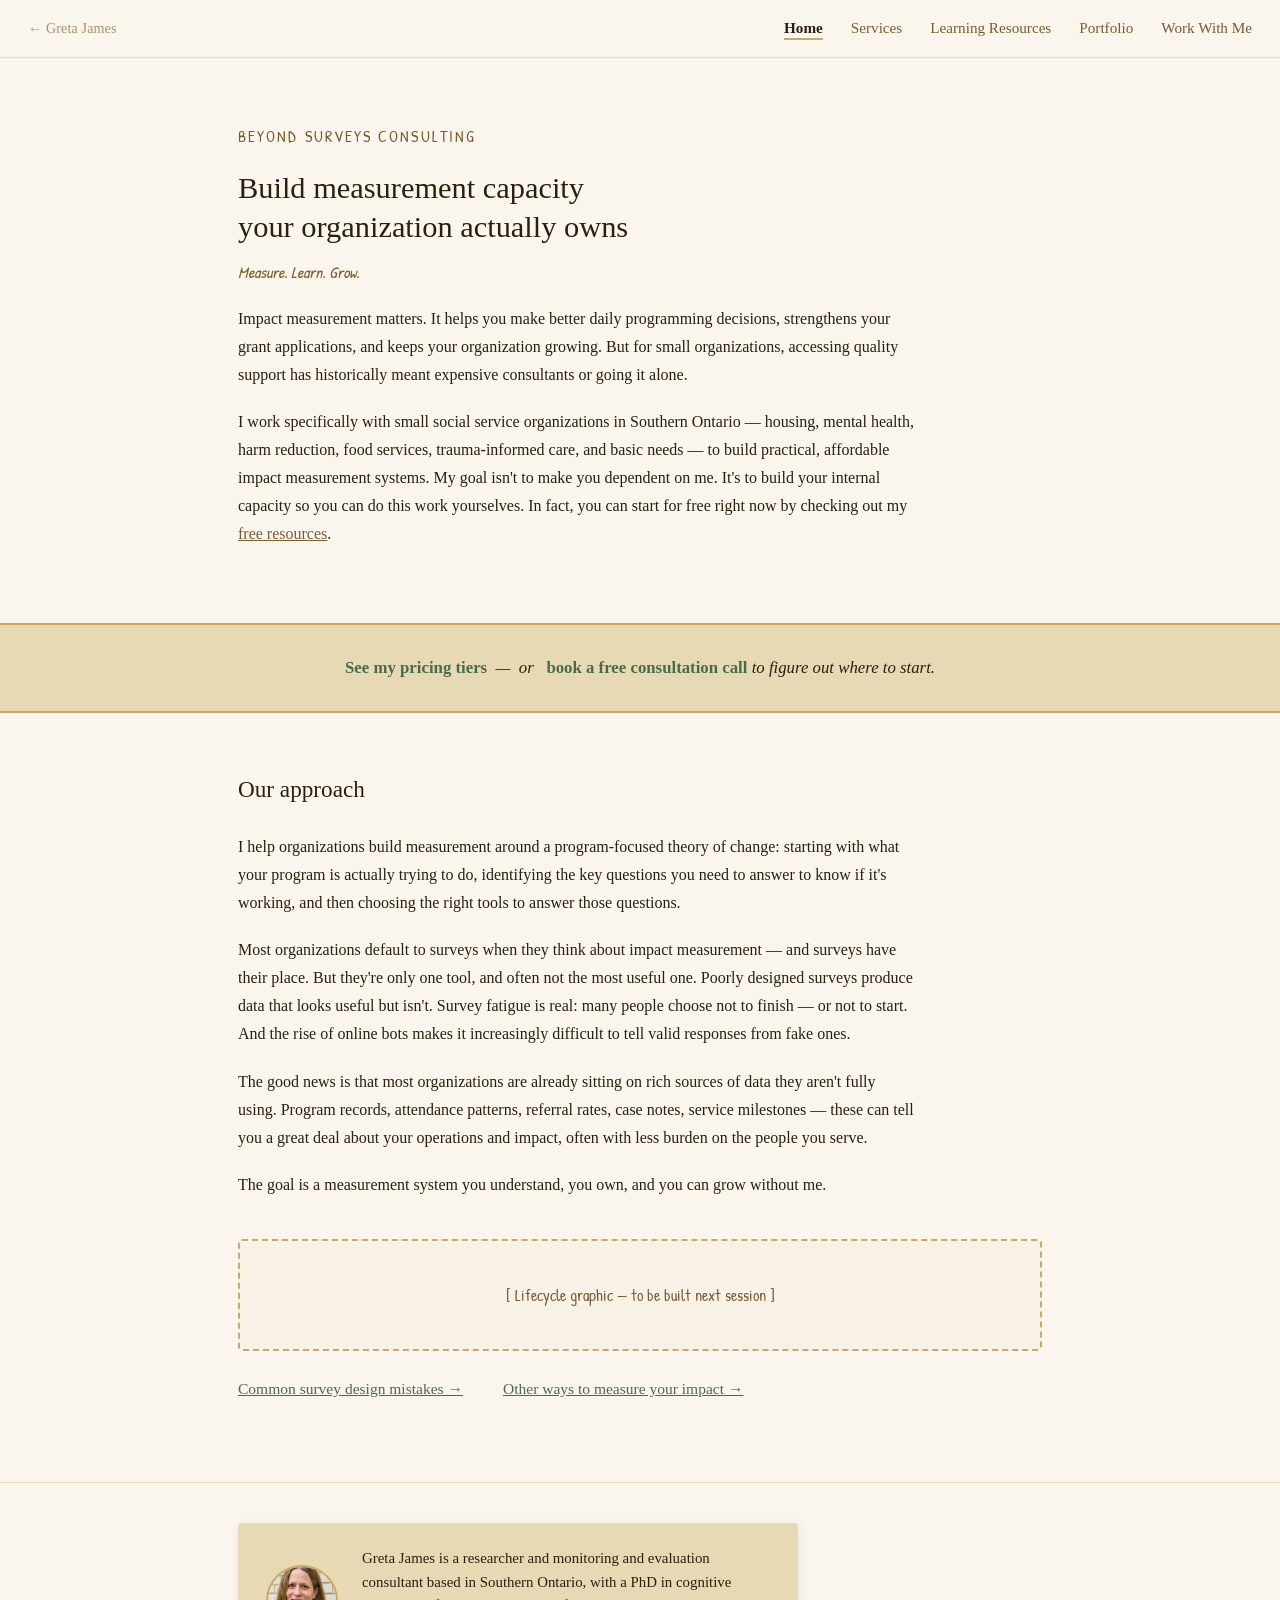
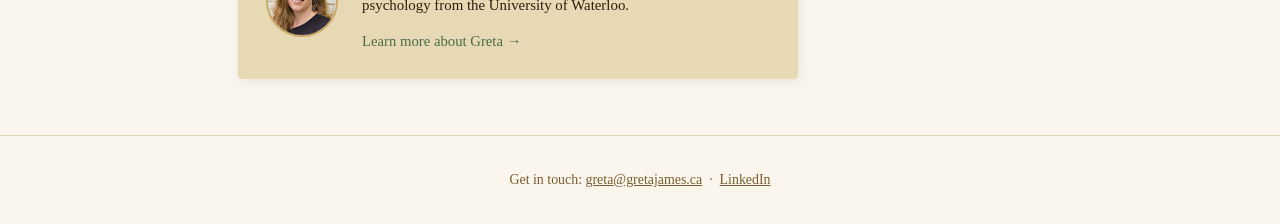
==== beyondsurveys/index.html @ ebf90e11 "Redesign hub notebook graphic and build Beyond Surveys home page Hub page (index.html): - Cards now " ====
<!DOCTYPE html>
<html lang="en">
<head>
  <meta charset="UTF-8" />
  <meta name="viewport" content="width=device-width, initial-scale=1.0" />
  <title>Beyond Surveys Consulting — Measure. Learn. Grow.</title>
  <link rel="preconnect" href="https://fonts.googleapis.com" />
  <link rel="preconnect" href="https://fonts.gstatic.com" crossorigin />
  <link href="https://fonts.googleapis.com/css2?family=Patrick+Hand&display=swap" rel="stylesheet" />

  <style>
    /* ─────────────────────────────────────────────────────────────
       DESIGN TOKENS — parchment palette (matches hub page)
    ───────────────────────────────────────────────────────────── */
    :root {
      --parchment:  #FAF6EE;
      --cream:      #E8D9B5;
      --amber:      #C8A96A;
      --deep-brown: #7A5C2E;
      --green:      #4A6B4A;
      --ink:        #2C1F0E;
    }

    /* ─────────────────────────────────────────────────────────────
       RESET & BASE
    ───────────────────────────────────────────────────────────── */
    *, *::before, *::after {
      box-sizing: border-box;
      margin: 0;
      padding: 0;
    }

    html { scroll-behavior: smooth; }

    body {
      font-family: Georgia, 'Times New Roman', serif;
      background: var(--parchment);
      color: var(--ink);
      line-height: 1.75;
    }

    a {
      color: var(--deep-brown);
      transition: color 0.2s;
    }
    a:hover { color: var(--green); }

    /* ─────────────────────────────────────────────────────────────
       LAYOUT CONTAINER
    ───────────────────────────────────────────────────────────── */
    .container {
      max-width: 860px;
      margin: 0 auto;
      padding: 0 1.75rem;
    }

    /* ─────────────────────────────────────────────────────────────
       NAVBAR
       Left:  ← Greta James (subtle back-link to hub)
       Right: Home | Services | Learning Resources | Portfolio | Work With Me
    ───────────────────────────────────────────────────────────── */
    .site-nav {
      position: sticky;
      top: 0;
      z-index: 100;
      background: var(--parchment);
      border-bottom: 1px solid var(--cream);
      padding: 0.9rem 1.75rem;
      display: flex;
      align-items: center;
      gap: 1.5rem;
    }

    /* Back-link — secondary, muted, does not compete with main nav */
    .nav-back {
      font-size: 0.88rem;
      color: var(--deep-brown);
      text-decoration: none;
      white-space: nowrap;
      opacity: 0.65;
      margin-right: auto;
      letter-spacing: 0.01em;
    }
    .nav-back:hover {
      color: var(--green);
      opacity: 1;
    }

    .nav-links {
      list-style: none;
      display: flex;
      gap: 1.75rem;
      align-items: center;
      flex-wrap: wrap;
    }

    .nav-links a {
      text-decoration: none;
      font-size: 0.95rem;
      color: var(--deep-brown);
      white-space: nowrap;
    }
    .nav-links a:hover { color: var(--green); }

    /* "Home" — static current-page indicator */
    .nav-current {
      font-size: 0.95rem;
      color: var(--ink);
      font-weight: bold;
      border-bottom: 2px solid var(--amber);
      padding-bottom: 2px;
      cursor: default;
      user-select: none;
      white-space: nowrap;
    }

    /* ─────────────────────────────────────────────────────────────
       INTRO SECTION
       Brand name, tagline, two paragraphs of positioning copy.
    ───────────────────────────────────────────────────────────── */
    .intro-section {
      padding: 4rem 0 3.5rem;
    }

    .intro-brand {
      font-family: 'Patrick Hand', cursive;
      font-size: 0.9rem;
      text-transform: uppercase;
      letter-spacing: 0.13em;
      color: var(--deep-brown);
      margin-bottom: 0.75rem;
    }

    .intro-section h1 {
      font-size: 1.9rem;
      font-weight: normal;
      color: var(--ink);
      line-height: 1.3;
      margin-bottom: 0.6rem;
    }

    .intro-tagline {
      font-family: 'Patrick Hand', cursive;
      font-size: 1.1rem;
      color: var(--deep-brown);
      font-style: italic;
      margin-bottom: 2rem;
    }

    .intro-section p {
      font-size: 1rem;
      margin-bottom: 1.2rem;
      max-width: 680px;
    }

    /* ─────────────────────────────────────────────────────────────
       PRICING / CTA BLOCK
       Visually separated above and below with amber borders.
       Cream background lifts it off the page background.
    ───────────────────────────────────────────────────────────── */
    .cta-block {
      background: var(--cream);
      border-top: 2px solid var(--amber);
      border-bottom: 2px solid var(--amber);
      padding: 1.75rem 0;
      text-align: center;
    }

    .cta-block p {
      font-size: 1.05rem;
      color: var(--ink);
      font-style: italic;
    }

    .cta-block a {
      color: var(--green);
      font-style: normal;
      font-weight: bold;
      text-decoration: none;
    }
    .cta-block a:hover { color: var(--deep-brown); }

    /* ─────────────────────────────────────────────────────────────
       OUR APPROACH SECTION
    ───────────────────────────────────────────────────────────── */
    .approach-section {
      padding: 3.5rem 0 1.5rem;
    }

    .approach-section h2 {
      font-size: 1.45rem;
      font-weight: normal;
      color: var(--ink);
      margin-bottom: 1.5rem;
    }

    .approach-section p {
      font-size: 1rem;
      margin-bottom: 1.2rem;
      max-width: 680px;
    }

    /* ─────────────────────────────────────────────────────────────
       LIFECYCLE GRAPHIC PLACEHOLDER
       Visible, clearly labelled — to be replaced with SVG next session.
    ───────────────────────────────────────────────────────────── */
    .lifecycle-placeholder {
      margin: 2.5rem 0 1rem;
      padding: 2.5rem 2rem;
      border: 2px dashed var(--amber);
      border-radius: 4px;
      background: rgba(200, 169, 106, 0.06);
      text-align: center;
    }

    .lifecycle-placeholder p {
      font-family: 'Patrick Hand', cursive;
      font-size: 1rem;
      color: var(--deep-brown);
      margin: 0;
      max-width: none;
    }

    /* Resource links row — sits below the lifecycle graphic */
    .resource-links {
      margin: 1.5rem 0 3.5rem;
      display: flex;
      gap: 2.5rem;
      flex-wrap: wrap;
      font-size: 0.97rem;
    }

    .resource-links a { color: var(--green); }
    .resource-links a:hover { color: var(--deep-brown); }

    /* ─────────────────────────────────────────────────────────────
       MINI BIO CARD
       Small headshot + two-line bio + back-link to hub page.
       Visual treatment matches a content card (cream background,
       consistent padding) — will align with portfolio card style.
    ───────────────────────────────────────────────────────────── */
    .bio-card-section {
      border-top: 1px solid var(--cream);
      padding: 2.5rem 0 3.5rem;
    }

    .bio-card {
      display: flex;
      align-items: center;
      gap: 1.5rem;
      background: var(--cream);
      border-radius: 4px;
      padding: 1.5rem 1.75rem;
      max-width: 560px;
      box-shadow: 2px 3px 12px rgba(44, 31, 14, 0.08);
    }

    .bio-card-photo {
      width: 72px;
      height: 72px;
      border-radius: 50%;
      object-fit: cover;
      border: 2px solid var(--amber);
      flex-shrink: 0;
    }

    .bio-card-text p {
      font-size: 0.93rem;
      color: var(--ink);
      line-height: 1.6;
      margin-bottom: 0.55rem;
      margin-top: 0;
    }

    .bio-card-text a {
      font-size: 0.92rem;
      color: var(--green);
      text-decoration: none;
    }
    .bio-card-text a:hover { color: var(--deep-brown); }

    /* ─────────────────────────────────────────────────────────────
       FOOTER
    ───────────────────────────────────────────────────────────── */
    .site-footer {
      padding: 2rem 0;
      border-top: 1px solid var(--cream);
      text-align: center;
      font-size: 0.87rem;
      color: var(--deep-brown);
    }

    .site-footer a { color: var(--deep-brown); }
    .site-footer a:hover { color: var(--green); }

    /* ─────────────────────────────────────────────────────────────
       RESPONSIVE
    ───────────────────────────────────────────────────────────── */
    @media (max-width: 760px) {
      .nav-back { display: none; } /* back-link is reachable via hub page; saves nav space */
      .nav-links { gap: 1.1rem; }
      .nav-links a, .nav-current { font-size: 0.88rem; }
    }

    @media (max-width: 560px) {
      .nav-links { gap: 0.75rem; }
      .nav-links a, .nav-current { font-size: 0.8rem; }
      .intro-section { padding: 2.5rem 0 2rem; }
      .intro-section h1 { font-size: 1.55rem; }
      .approach-section { padding: 2.5rem 0 1rem; }
      .bio-card { flex-direction: column; text-align: center; max-width: 100%; }
      .resource-links { flex-direction: column; gap: 0.85rem; }
    }
  </style>
</head>
<body>

  <!-- ────────────────────────────────────────────────────────────
       NAVBAR
       ← Greta James  (back-link, secondary)
       Home | Services | Learning Resources | Portfolio | Work With Me
  ─────────────────────────────────────────────────────────────── -->
  <nav class="site-nav" aria-label="Beyond Surveys navigation">
    <a href="../" class="nav-back">← Greta James</a>
    <ul class="nav-links">
      <li>
        <span class="nav-current" aria-current="page">Home</span>
      </li>
      <li><a href="services.html">Services</a></li>
      <li><a href="learning.html">Learning Resources</a></li>
      <li><a href="portfolio.html">Portfolio</a></li>
      <li><a href="workwithme.html">Work With Me</a></li>
    </ul>
  </nav>

  <!-- ────────────────────────────────────────────────────────────
       INTRO SECTION
  ─────────────────────────────────────────────────────────────── -->
  <section class="intro-section">
    <div class="container">

      <p class="intro-brand">Beyond Surveys Consulting</p>
      <h1>Build measurement capacity<br>your organization actually owns</h1>
      <p class="intro-tagline">Measure. Learn. Grow.</p>

      <p>Impact measurement matters. It helps you make better daily programming decisions, strengthens your grant applications, and keeps your organization growing. But for small organizations, accessing quality support has historically meant expensive consultants or going it alone.</p>

      <p>I work specifically with small social service organizations in Southern Ontario — housing, mental health, harm reduction, food services, trauma-informed care, and basic needs — to build practical, affordable impact measurement systems. My goal isn't to make you dependent on me. It's to build your internal capacity so you can do this work yourselves. In fact, you can start for free right now by checking out my <a href="learning.html">free resources</a>.</p>

    </div>
  </section>

  <!-- ────────────────────────────────────────────────────────────
       PRICING / CTA BLOCK
  ─────────────────────────────────────────────────────────────── -->
  <div class="cta-block">
    <div class="container">
      <p>
        <a href="services.html">See my pricing tiers</a>
        &nbsp;—&nbsp; or &nbsp;
        <!-- TODO: replace with booking link when calendar integration is ready -->
        <a href="mailto:greta@gretajames.ca?subject=Free%20Consultation%20Request">book a free consultation call</a>
        to figure out where to start.
      </p>
    </div>
  </div>

  <!-- ────────────────────────────────────────────────────────────
       OUR APPROACH
  ─────────────────────────────────────────────────────────────── -->
  <section class="approach-section">
    <div class="container">

      <h2>Our approach</h2>

      <p>I help organizations build measurement around a program-focused theory of change: starting with what your program is actually trying to do, identifying the key questions you need to answer to know if it's working, and then choosing the right tools to answer those questions.</p>

      <p>Most organizations default to surveys when they think about impact measurement — and surveys have their place. But they're only one tool, and often not the most useful one. Poorly designed surveys produce data that looks useful but isn't. Survey fatigue is real: many people choose not to finish — or not to start. And the rise of online bots makes it increasingly difficult to tell valid responses from fake ones.</p>

      <p>The good news is that most organizations are already sitting on rich sources of data they aren't fully using. Program records, attendance patterns, referral rates, case notes, service milestones — these can tell you a great deal about your operations and impact, often with less burden on the people you serve.</p>

      <p>The goal is a measurement system you understand, you own, and you can grow without me.</p>

      <!-- ── LIFECYCLE GRAPHIC ──────────────────────────────────
           TODO: Replace this placeholder with the SVG lifecycle
           graphic (two circular diagrams) in the next session.
           Full spec in project-notes.md Section 5:
             Left circle  — "The usual story" (6 steps, #B06040 arcs)
             Right circle — "A better way"    (5 steps, #5A8A5A arcs)
             Divider: vertical dashed line (#C8B48A)
             Captions: "familiar, exhausting, useless" /
                       "grounded, light, and yours"
             Font: Patrick Hand throughout; no boxes around labels
      ─────────────────────────────────────────────────────────── -->
      <div class="lifecycle-placeholder" aria-hidden="true">
        <p>[ Lifecycle graphic — to be built next session ]</p>
      </div>

      <div class="resource-links">
        <a href="#">Common survey design mistakes →</a>
        <a href="#">Other ways to measure your impact →</a>
      </div>

    </div>
  </section>

  <!-- ────────────────────────────────────────────────────────────
       MINI BIO CARD
  ─────────────────────────────────────────────────────────────── -->
  <div class="bio-card-section">
    <div class="container">
      <div class="bio-card">
        <img
          src="../assets/Professional head shot.jpg"
          alt="Greta James"
          class="bio-card-photo"
        />
        <div class="bio-card-text">
          <p>Greta James is a researcher and monitoring and evaluation consultant based in Southern Ontario, with a PhD in cognitive psychology from the University of Waterloo.</p>
          <a href="../">Learn more about Greta →</a>
        </div>
      </div>
    </div>
  </div>

  <!-- ────────────────────────────────────────────────────────────
       FOOTER
  ─────────────────────────────────────────────────────────────── -->
  <footer class="site-footer">
    <div class="container">
      <p>
        Get in touch:
        <a href="mailto:greta@gretajames.ca">greta@gretajames.ca</a>
        &nbsp;·&nbsp;
        <a href="https://www.linkedin.com/in/greta-james/" target="_blank" rel="noopener noreferrer">LinkedIn</a>
      </p>
    </div>
  </footer>

</body>
</html>
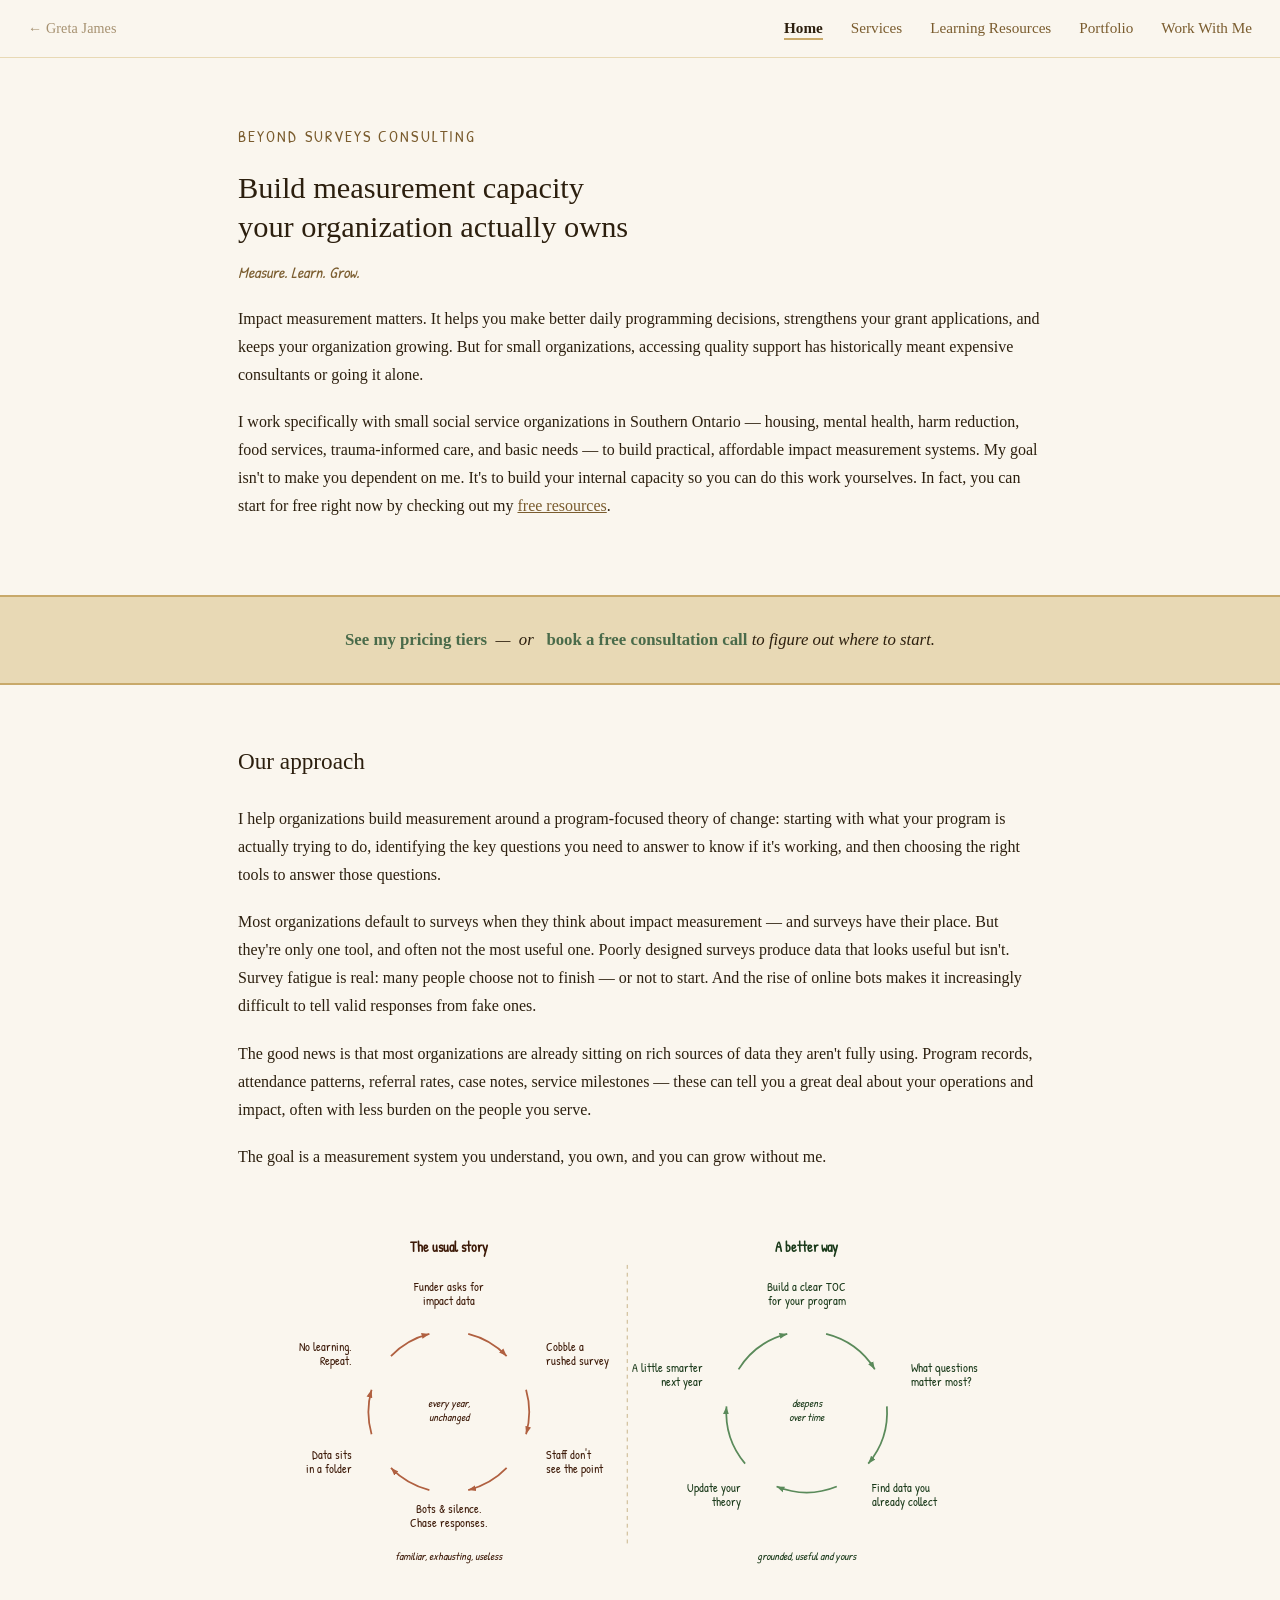
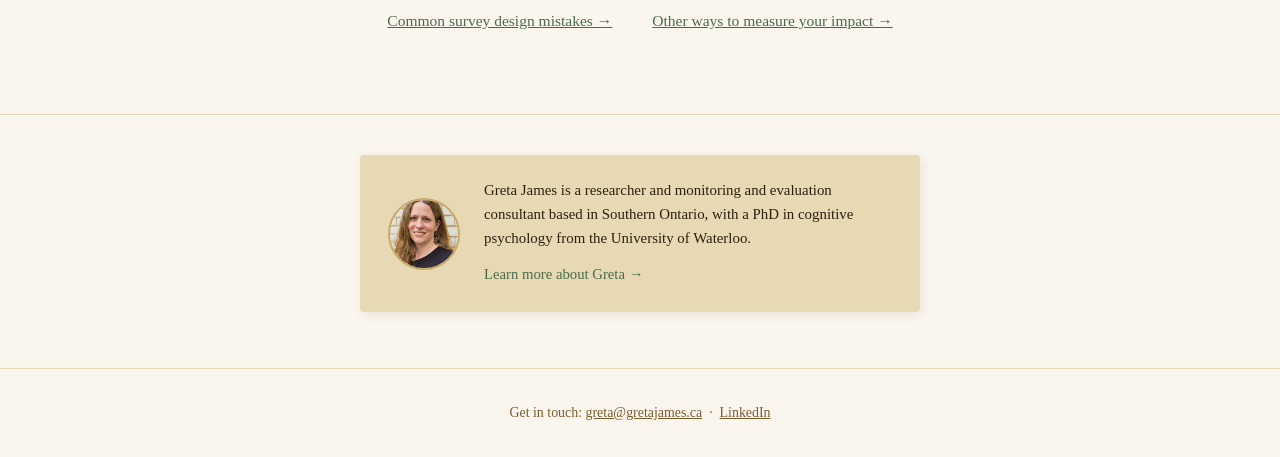
==== commit bd07b422: "Build all Beyond Surveys consulting pages and restructure project docs Session 4 changes: - CLAUDE.m" ====
--- a/beyondsurveys/index.html
+++ b/beyondsurveys/index.html
@@ -7,112 +7,13 @@
   <link rel="preconnect" href="https://fonts.googleapis.com" />
   <link rel="preconnect" href="https://fonts.gstatic.com" crossorigin />
   <link href="https://fonts.googleapis.com/css2?family=Patrick+Hand&display=swap" rel="stylesheet" />
+  <!-- Shared Beyond Surveys stylesheet: tokens, reset, nav, bio card, footer -->
+  <link rel="stylesheet" href="style.css" />
 
   <style>
     /* ─────────────────────────────────────────────────────────────
-       DESIGN TOKENS — parchment palette (matches hub page)
-    ───────────────────────────────────────────────────────────── */
-    :root {
-      --parchment:  #FAF6EE;
-      --cream:      #E8D9B5;
-      --amber:      #C8A96A;
-      --deep-brown: #7A5C2E;
-      --green:      #4A6B4A;
-      --ink:        #2C1F0E;
-    }
-
-    /* ─────────────────────────────────────────────────────────────
-       RESET & BASE
-    ───────────────────────────────────────────────────────────── */
-    *, *::before, *::after {
-      box-sizing: border-box;
-      margin: 0;
-      padding: 0;
-    }
-
-    html { scroll-behavior: smooth; }
-
-    body {
-      font-family: Georgia, 'Times New Roman', serif;
-      background: var(--parchment);
-      color: var(--ink);
-      line-height: 1.75;
-    }
-
-    a {
-      color: var(--deep-brown);
-      transition: color 0.2s;
-    }
-    a:hover { color: var(--green); }
-
-    /* ─────────────────────────────────────────────────────────────
-       LAYOUT CONTAINER
-    ───────────────────────────────────────────────────────────── */
-    .container {
-      max-width: 860px;
-      margin: 0 auto;
-      padding: 0 1.75rem;
-    }
-
-    /* ─────────────────────────────────────────────────────────────
-       NAVBAR
-       Left:  ← Greta James (subtle back-link to hub)
-       Right: Home | Services | Learning Resources | Portfolio | Work With Me
-    ───────────────────────────────────────────────────────────── */
-    .site-nav {
-      position: sticky;
-      top: 0;
-      z-index: 100;
-      background: var(--parchment);
-      border-bottom: 1px solid var(--cream);
-      padding: 0.9rem 1.75rem;
-      display: flex;
-      align-items: center;
-      gap: 1.5rem;
-    }
-
-    /* Back-link — secondary, muted, does not compete with main nav */
-    .nav-back {
-      font-size: 0.88rem;
-      color: var(--deep-brown);
-      text-decoration: none;
-      white-space: nowrap;
-      opacity: 0.65;
-      margin-right: auto;
-      letter-spacing: 0.01em;
-    }
-    .nav-back:hover {
-      color: var(--green);
-      opacity: 1;
-    }
-
-    .nav-links {
-      list-style: none;
-      display: flex;
-      gap: 1.75rem;
-      align-items: center;
-      flex-wrap: wrap;
-    }
-
-    .nav-links a {
-      text-decoration: none;
-      font-size: 0.95rem;
-      color: var(--deep-brown);
-      white-space: nowrap;
-    }
-    .nav-links a:hover { color: var(--green); }
-
-    /* "Home" — static current-page indicator */
-    .nav-current {
-      font-size: 0.95rem;
-      color: var(--ink);
-      font-weight: bold;
-      border-bottom: 2px solid var(--amber);
-      padding-bottom: 2px;
-      cursor: default;
-      user-select: none;
-      white-space: nowrap;
-    }
+       HOME PAGE — page-specific styles
+    ───────────────────────────────────────────────────────────── */
 
     /* ─────────────────────────────────────────────────────────────
        INTRO SECTION
@@ -150,7 +51,6 @@
     .intro-section p {
       font-size: 1rem;
       margin-bottom: 1.2rem;
-      max-width: 680px;
     }
 
     /* ─────────────────────────────────────────────────────────────
@@ -197,118 +97,49 @@
     .approach-section p {
       font-size: 1rem;
       margin-bottom: 1.2rem;
-      max-width: 680px;
-    }
-
-    /* ─────────────────────────────────────────────────────────────
-       LIFECYCLE GRAPHIC PLACEHOLDER
-       Visible, clearly labelled — to be replaced with SVG next session.
-    ───────────────────────────────────────────────────────────── */
-    .lifecycle-placeholder {
+    }
+
+    /* ─────────────────────────────────────────────────────────────
+       LIFECYCLE GRAPHIC
+       Scrolls horizontally on small screens rather than shrinking
+       the SVG text to illegibility.
+    ───────────────────────────────────────────────────────────── */
+    .lifecycle-graphic {
+      overflow-x: auto;
+      -webkit-overflow-scrolling: touch;
       margin: 2.5rem 0 1rem;
-      padding: 2.5rem 2rem;
-      border: 2px dashed var(--amber);
-      border-radius: 4px;
-      background: rgba(200, 169, 106, 0.06);
-      text-align: center;
-    }
-
-    .lifecycle-placeholder p {
-      font-family: 'Patrick Hand', cursive;
-      font-size: 1rem;
-      color: var(--deep-brown);
-      margin: 0;
-      max-width: none;
+    }
+    .lifecycle-graphic svg {
+      display: block;
+      min-width: 640px;
+      width: 100%;
     }
 
     /* Resource links row — sits below the lifecycle graphic */
     .resource-links {
       margin: 1.5rem 0 3.5rem;
       display: flex;
+      justify-content: center;
       gap: 2.5rem;
       flex-wrap: wrap;
       font-size: 0.97rem;
     }
 
+    /* Center the bio card on this page */
+    .bio-card-section .bio-card {
+      margin: 0 auto;
+    }
+
     .resource-links a { color: var(--green); }
     .resource-links a:hover { color: var(--deep-brown); }
 
     /* ─────────────────────────────────────────────────────────────
-       MINI BIO CARD
-       Small headshot + two-line bio + back-link to hub page.
-       Visual treatment matches a content card (cream background,
-       consistent padding) — will align with portfolio card style.
-    ───────────────────────────────────────────────────────────── */
-    .bio-card-section {
-      border-top: 1px solid var(--cream);
-      padding: 2.5rem 0 3.5rem;
-    }
-
-    .bio-card {
-      display: flex;
-      align-items: center;
-      gap: 1.5rem;
-      background: var(--cream);
-      border-radius: 4px;
-      padding: 1.5rem 1.75rem;
-      max-width: 560px;
-      box-shadow: 2px 3px 12px rgba(44, 31, 14, 0.08);
-    }
-
-    .bio-card-photo {
-      width: 72px;
-      height: 72px;
-      border-radius: 50%;
-      object-fit: cover;
-      border: 2px solid var(--amber);
-      flex-shrink: 0;
-    }
-
-    .bio-card-text p {
-      font-size: 0.93rem;
-      color: var(--ink);
-      line-height: 1.6;
-      margin-bottom: 0.55rem;
-      margin-top: 0;
-    }
-
-    .bio-card-text a {
-      font-size: 0.92rem;
-      color: var(--green);
-      text-decoration: none;
-    }
-    .bio-card-text a:hover { color: var(--deep-brown); }
-
-    /* ─────────────────────────────────────────────────────────────
-       FOOTER
-    ───────────────────────────────────────────────────────────── */
-    .site-footer {
-      padding: 2rem 0;
-      border-top: 1px solid var(--cream);
-      text-align: center;
-      font-size: 0.87rem;
-      color: var(--deep-brown);
-    }
-
-    .site-footer a { color: var(--deep-brown); }
-    .site-footer a:hover { color: var(--green); }
-
-    /* ─────────────────────────────────────────────────────────────
-       RESPONSIVE
-    ───────────────────────────────────────────────────────────── */
-    @media (max-width: 760px) {
-      .nav-back { display: none; } /* back-link is reachable via hub page; saves nav space */
-      .nav-links { gap: 1.1rem; }
-      .nav-links a, .nav-current { font-size: 0.88rem; }
-    }
-
+       RESPONSIVE — home page specific
+    ───────────────────────────────────────────────────────────── */
     @media (max-width: 560px) {
-      .nav-links { gap: 0.75rem; }
-      .nav-links a, .nav-current { font-size: 0.8rem; }
       .intro-section { padding: 2.5rem 0 2rem; }
       .intro-section h1 { font-size: 1.55rem; }
       .approach-section { padding: 2.5rem 0 1rem; }
-      .bio-card { flex-direction: column; text-align: center; max-width: 100%; }
       .resource-links { flex-direction: column; gap: 0.85rem; }
     }
   </style>
@@ -382,18 +213,151 @@
       <p>The goal is a measurement system you understand, you own, and you can grow without me.</p>
 
       <!-- ── LIFECYCLE GRAPHIC ──────────────────────────────────
-           TODO: Replace this placeholder with the SVG lifecycle
-           graphic (two circular diagrams) in the next session.
-           Full spec in project-notes.md Section 5:
-             Left circle  — "The usual story" (6 steps, #B06040 arcs)
-             Right circle — "A better way"    (5 steps, #5A8A5A arcs)
-             Divider: vertical dashed line (#C8B48A)
-             Captions: "familiar, exhausting, useless" /
-                       "grounded, light, and yours"
-             Font: Patrick Hand throughout; no boxes around labels
+           Two circular lifecycle diagrams side by side.
+           Left:  "The usual story"  — 6 steps, red-brown tones
+           Right: "A better way"    — 5 steps, green tones
+           Font: Patrick Hand throughout; no boxes around labels.
+           Scrollable on small screens via .lifecycle-graphic wrapper.
       ─────────────────────────────────────────────────────────── -->
-      <div class="lifecycle-placeholder" aria-hidden="true">
-        <p>[ Lifecycle graphic — to be built next session ]</p>
+      <div class="lifecycle-graphic">
+        <svg xmlns="http://www.w3.org/2000/svg"
+             viewBox="0 0 820 380"
+             role="img"
+             aria-label="Two circular lifecycle diagrams. Left: The usual story — a survey-heavy loop. Right: A better way — an adaptive measurement cycle.">
+          <title>Measurement lifecycle: The usual story vs. A better way</title>
+
+          <defs>
+            <!-- Open arrowheads at path ends, oriented to path direction -->
+            <marker id="arrow-red" markerWidth="9" markerHeight="7"
+                    refX="8" refY="3.5" orient="auto"
+                    markerUnits="userSpaceOnUse">
+              <path d="M 0 0.5 L 8 3.5 L 0 6.5 Z" fill="#B06040"/>
+            </marker>
+            <marker id="arrow-green" markerWidth="9" markerHeight="7"
+                    refX="8" refY="3.5" orient="auto"
+                    markerUnits="userSpaceOnUse">
+              <path d="M 0 0.5 L 8 3.5 L 0 6.5 Z" fill="#5A8A5A"/>
+            </marker>
+          </defs>
+
+
+          <!-- ═══════════════════════════════════════════════════
+               LEFT CIRCLE — "The usual story"
+               cx=215, cy=205, r=82
+               6 steps clockwise from top (-90°, -30°, 30°, 90°, 150°, 210°)
+               Arc gap: 14° each side of each step
+          ════════════════════════════════════════════════════ -->
+
+          <text x="215" y="42" text-anchor="middle"
+                font-family="'Patrick Hand', cursive"
+                font-size="14" font-weight="bold" fill="#3D1A08">The usual story</text>
+
+          <!-- Arcs (clockwise, red-brown) -->
+          <g stroke="#B06040" stroke-width="1.8" fill="none" marker-end="url(#arrow-red)">
+            <path d="M 234.8 125.4 A 82 82 0 0 1 274.0 148.0"/><!-- 1→2 -->
+            <path d="M 293.8 182.4 A 82 82 0 0 1 293.8 227.6"/><!-- 2→3 -->
+            <path d="M 274.0 262.0 A 82 82 0 0 1 234.8 284.6"/><!-- 3→4 -->
+            <path d="M 195.2 284.6 A 82 82 0 0 1 156.0 262.0"/><!-- 4→5 -->
+            <path d="M 136.2 227.6 A 82 82 0 0 1 136.2 182.4"/><!-- 5→6 -->
+            <path d="M 156.0 148.0 A 82 82 0 0 1 195.2 125.4"/><!-- 6→1 -->
+          </g>
+
+          <!-- Step labels -->
+          <g font-family="'Patrick Hand', cursive" font-size="12" fill="#3D1A08">
+            <!-- 1: top -->
+            <text x="215" y="82"  text-anchor="middle">Funder asks for</text>
+            <text x="215" y="96"  text-anchor="middle">impact data</text>
+            <!-- 2: upper right -->
+            <text x="314" y="143" text-anchor="start">Cobble a</text>
+            <text x="314" y="157" text-anchor="start">rushed survey</text>
+            <!-- 3: lower right -->
+            <text x="314" y="253" text-anchor="start">Staff don't</text>
+            <text x="314" y="267" text-anchor="start">see the point</text>
+            <!-- 4: bottom -->
+            <text x="215" y="308" text-anchor="middle">Bots &amp; silence.</text>
+            <text x="215" y="322" text-anchor="middle">Chase responses.</text>
+            <!-- 5: lower left -->
+            <text x="116" y="253" text-anchor="end">Data sits</text>
+            <text x="116" y="267" text-anchor="end">in a folder</text>
+            <!-- 6: upper left -->
+            <text x="116" y="143" text-anchor="end">No learning.</text>
+            <text x="116" y="157" text-anchor="end">Repeat.</text>
+          </g>
+
+          <!-- Center italic label -->
+          <text x="215" y="200" text-anchor="middle"
+                font-family="'Patrick Hand', cursive"
+                font-size="11" font-style="italic" fill="#3D1A08">every year,</text>
+          <text x="215" y="214" text-anchor="middle"
+                font-family="'Patrick Hand', cursive"
+                font-size="11" font-style="italic" fill="#3D1A08">unchanged</text>
+
+          <!-- Caption -->
+          <text x="215" y="356" text-anchor="middle"
+                font-family="'Patrick Hand', cursive"
+                font-size="11" font-style="italic" fill="#3D1A08">familiar, exhausting, useless</text>
+
+
+          <!-- ═══════════════════════════════════════════════════
+               VERTICAL DASHED DIVIDER
+          ════════════════════════════════════════════════════ -->
+          <line x1="397" y1="55" x2="397" y2="342"
+                stroke="#C8B48A" stroke-width="1" stroke-dasharray="4 4"/>
+
+
+          <!-- ═══════════════════════════════════════════════════
+               RIGHT CIRCLE — "A better way"
+               cx=580, cy=205, r=82
+               5 steps clockwise from top (-90°, -18°, 54°, 126°, 198°)
+               Arc gap: 14° each side of each step
+          ════════════════════════════════════════════════════ -->
+
+          <text x="580" y="42" text-anchor="middle"
+                font-family="'Patrick Hand', cursive"
+                font-size="14" font-weight="bold" fill="#1A3A1A">A better way</text>
+
+          <!-- Arcs (clockwise, green) -->
+          <g stroke="#5A8A5A" stroke-width="1.8" fill="none" marker-end="url(#arrow-green)">
+            <path d="M 599.8 125.4 A 82 82 0 0 1 649.5 161.5"/><!-- 1→2 -->
+            <path d="M 661.8 199.3 A 82 82 0 0 1 642.8 257.7"/><!-- 2→3 -->
+            <path d="M 610.7 281.0 A 82 82 0 0 1 549.3 281.0"/><!-- 3→4 -->
+            <path d="M 517.2 257.7 A 82 82 0 0 1 498.2 199.3"/><!-- 4→5 -->
+            <path d="M 510.5 161.5 A 82 82 0 0 1 560.2 125.4"/><!-- 5→1 -->
+          </g>
+
+          <!-- Step labels -->
+          <g font-family="'Patrick Hand', cursive" font-size="12" fill="#1A3A1A">
+            <!-- 1: top -->
+            <text x="580" y="82"  text-anchor="middle">Build a clear TOC</text>
+            <text x="580" y="96"  text-anchor="middle">for your program</text>
+            <!-- 2: upper right -->
+            <text x="686" y="164" text-anchor="start">What questions</text>
+            <text x="686" y="178" text-anchor="start">matter most?</text>
+            <!-- 3: lower right -->
+            <text x="647" y="287" text-anchor="start">Find data you</text>
+            <text x="647" y="301" text-anchor="start">already collect</text>
+            <!-- 4: lower left -->
+            <text x="513" y="287" text-anchor="end">Update your</text>
+            <text x="513" y="301" text-anchor="end">theory</text>
+            <!-- 5: upper left -->
+            <text x="474" y="164" text-anchor="end">A little smarter</text>
+            <text x="474" y="178" text-anchor="end">next year</text>
+          </g>
+
+          <!-- Center italic label -->
+          <text x="580" y="200" text-anchor="middle"
+                font-family="'Patrick Hand', cursive"
+                font-size="11" font-style="italic" fill="#1A3A1A">deepens</text>
+          <text x="580" y="214" text-anchor="middle"
+                font-family="'Patrick Hand', cursive"
+                font-size="11" font-style="italic" fill="#1A3A1A">over time</text>
+
+          <!-- Caption -->
+          <text x="580" y="356" text-anchor="middle"
+                font-family="'Patrick Hand', cursive"
+                font-size="11" font-style="italic" fill="#1A3A1A">grounded, useful and yours</text>
+
+        </svg>
       </div>
 
       <div class="resource-links">
--- a/beyondsurveys/style.css
+++ b/beyondsurveys/style.css
@@ -0,0 +1,187 @@
+/* ═══════════════════════════════════════════════════════════════
+   beyondsurveys/style.css
+   Shared stylesheet for all Beyond Surveys Consulting pages.
+   Load this first, then add page-specific styles in a <style>
+   block in <head> after this link.
+═══════════════════════════════════════════════════════════════ */
+
+/* ─────────────────────────────────────────────────────────────
+   DESIGN TOKENS — parchment palette
+─────────────────────────────────────────────────────────────── */
+:root {
+  --parchment:  #FAF6EE;
+  --cream:      #E8D9B5;
+  --amber:      #C8A96A;
+  --deep-brown: #7A5C2E;
+  --green:      #4A6B4A;
+  --ink:        #2C1F0E;
+}
+
+/* ─────────────────────────────────────────────────────────────
+   RESET & BASE
+─────────────────────────────────────────────────────────────── */
+*, *::before, *::after {
+  box-sizing: border-box;
+  margin: 0;
+  padding: 0;
+}
+
+html { scroll-behavior: smooth; }
+
+body {
+  font-family: Georgia, 'Times New Roman', serif;
+  background: var(--parchment);
+  color: var(--ink);
+  line-height: 1.75;
+}
+
+a {
+  color: var(--deep-brown);
+  transition: color 0.2s;
+}
+a:hover { color: var(--green); }
+
+/* ─────────────────────────────────────────────────────────────
+   LAYOUT CONTAINER
+─────────────────────────────────────────────────────────────── */
+.container {
+  max-width: 860px;
+  margin: 0 auto;
+  padding: 0 1.75rem;
+}
+
+/* ─────────────────────────────────────────────────────────────
+   NAVBAR
+   Left:  ← Greta James (subtle back-link to hub)
+   Right: Home | Services | Learning Resources | Portfolio | Work With Me
+   Back-link hides at ≤ 760px to save space on tablet.
+─────────────────────────────────────────────────────────────── */
+.site-nav {
+  position: sticky;
+  top: 0;
+  z-index: 100;
+  background: var(--parchment);
+  border-bottom: 1px solid var(--cream);
+  padding: 0.9rem 1.75rem;
+  display: flex;
+  align-items: center;
+  gap: 1.5rem;
+}
+
+/* Back-link — secondary, muted, does not compete with main nav */
+.nav-back {
+  font-size: 0.88rem;
+  color: var(--deep-brown);
+  text-decoration: none;
+  white-space: nowrap;
+  opacity: 0.65;
+  margin-right: auto;
+  letter-spacing: 0.01em;
+}
+.nav-back:hover {
+  color: var(--green);
+  opacity: 1;
+}
+
+.nav-links {
+  list-style: none;
+  display: flex;
+  gap: 1.75rem;
+  align-items: center;
+  flex-wrap: wrap;
+}
+
+.nav-links a {
+  text-decoration: none;
+  font-size: 0.95rem;
+  color: var(--deep-brown);
+  white-space: nowrap;
+}
+.nav-links a:hover { color: var(--green); }
+
+/* Current-page indicator — static text, amber underline */
+.nav-current {
+  font-size: 0.95rem;
+  color: var(--ink);
+  font-weight: bold;
+  border-bottom: 2px solid var(--amber);
+  padding-bottom: 2px;
+  cursor: default;
+  user-select: none;
+  white-space: nowrap;
+}
+
+/* ─────────────────────────────────────────────────────────────
+   MINI BIO CARD
+   Used at the bottom of pages that introduce Greta to visitors
+   who landed on an interior page (e.g. Home, Portfolio).
+─────────────────────────────────────────────────────────────── */
+.bio-card-section {
+  border-top: 1px solid var(--cream);
+  padding: 2.5rem 0 3.5rem;
+}
+
+.bio-card {
+  display: flex;
+  align-items: center;
+  gap: 1.5rem;
+  background: var(--cream);
+  border-radius: 4px;
+  padding: 1.5rem 1.75rem;
+  max-width: 560px;
+  box-shadow: 2px 3px 12px rgba(44, 31, 14, 0.08);
+}
+
+.bio-card-photo {
+  width: 72px;
+  height: 72px;
+  border-radius: 50%;
+  object-fit: cover;
+  border: 2px solid var(--amber);
+  flex-shrink: 0;
+}
+
+.bio-card-text p {
+  font-size: 0.93rem;
+  color: var(--ink);
+  line-height: 1.6;
+  margin-bottom: 0.55rem;
+  margin-top: 0;
+}
+
+.bio-card-text a {
+  font-size: 0.92rem;
+  color: var(--green);
+  text-decoration: none;
+}
+.bio-card-text a:hover { color: var(--deep-brown); }
+
+/* ─────────────────────────────────────────────────────────────
+   FOOTER
+─────────────────────────────────────────────────────────────── */
+.site-footer {
+  padding: 2rem 0;
+  border-top: 1px solid var(--cream);
+  text-align: center;
+  font-size: 0.87rem;
+  color: var(--deep-brown);
+}
+
+.site-footer a { color: var(--deep-brown); }
+.site-footer a:hover { color: var(--green); }
+
+/* ─────────────────────────────────────────────────────────────
+   RESPONSIVE — navbar breakpoints (shared across all pages)
+─────────────────────────────────────────────────────────────── */
+@media (max-width: 760px) {
+  .nav-back { display: none; }
+  .nav-links { gap: 1.1rem; }
+  .nav-links a, .nav-current { font-size: 0.88rem; }
+}
+
+@media (max-width: 560px) {
+  .nav-links { gap: 0.75rem; }
+  .nav-links a, .nav-current { font-size: 0.8rem; }
+  /* Bio card stacks vertically on small screens */
+  .bio-card { flex-direction: column; text-align: center; max-width: 100%; }
+}
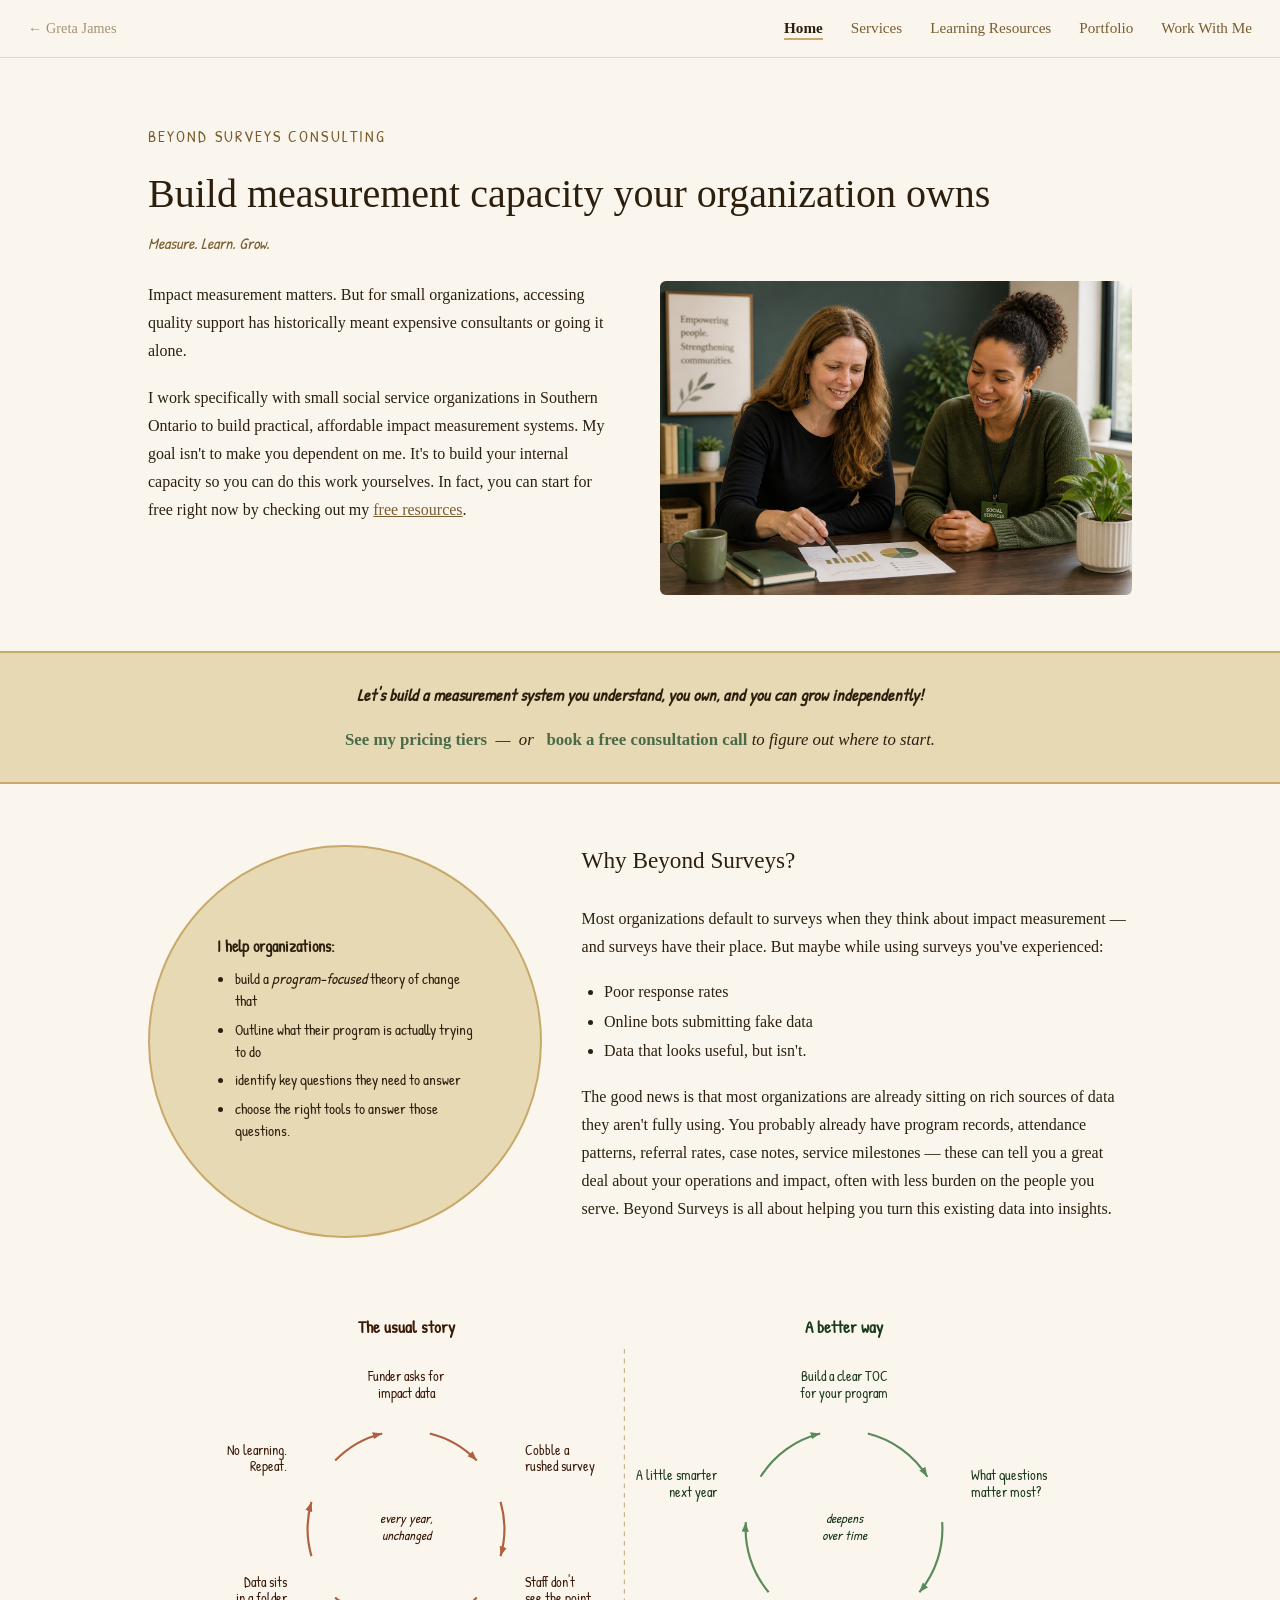
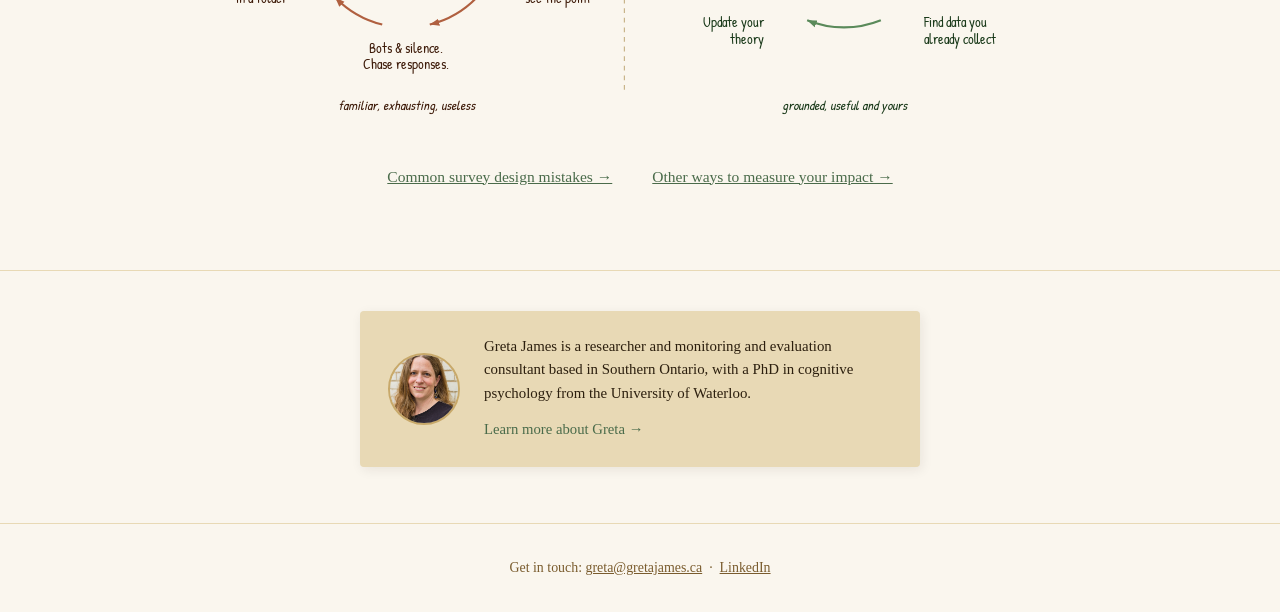
==== commit 83ed0232: "Revamp Beyond Surveys home and learning pages beyondsurveys/index.html: - Intro section: two-column " ====
--- a/beyondsurveys/index.html
+++ b/beyondsurveys/index.html
@@ -33,10 +33,10 @@
     }
 
     .intro-section h1 {
-      font-size: 1.9rem;
+      font-size: 2.5rem;
       font-weight: normal;
       color: var(--ink);
-      line-height: 1.3;
+      line-height: 1.25;
       margin-bottom: 0.6rem;
     }
 
@@ -134,11 +134,111 @@
     .resource-links a:hover { color: var(--deep-brown); }
 
     /* ─────────────────────────────────────────────────────────────
+       INTRO TWO-COLUMN LAYOUT
+       Text left (~50%), image right (~50%)
+    ───────────────────────────────────────────────────────────── */
+    .intro-layout {
+      display: flex;
+      gap: 2.5rem;
+      align-items: flex-start;
+      margin-top: 1.5rem;
+    }
+    .intro-text {
+      flex: 1 1 0;
+      min-width: 0;
+    }
+    .intro-image {
+      flex: 1 1 0;
+      min-width: 0;
+    }
+    .intro-image img {
+      width: 100%;
+      height: auto;
+      border-radius: 6px;
+      display: block;
+    }
+
+    /* ─────────────────────────────────────────────────────────────
+       CTA TAGLINE — Patrick Hand bold, above the pricing links
+    ───────────────────────────────────────────────────────────── */
+    .cta-tagline {
+      font-family: 'Patrick Hand', cursive;
+      font-size: 1.25rem;
+      font-weight: bold;
+      font-style: normal;
+      color: var(--ink);
+      margin-bottom: 0.9rem;
+    }
+
+    /* ─────────────────────────────────────────────────────────────
+       APPROACH TWO-COLUMN LAYOUT
+       Circle left (~40%), "Why Beyond Surveys?" right (~60%)
+    ───────────────────────────────────────────────────────────── */
+    .approach-layout {
+      display: flex;
+      gap: 2.5rem;
+      align-items: center;
+      margin-bottom: 2.5rem;
+    }
+    .approach-circle-col {
+      flex: 0 0 40%;
+    }
+    .approach-circle {
+      width: 100%;
+      aspect-ratio: 1;
+      background: var(--cream);
+      border: 2px solid var(--amber);
+      border-radius: 50%;
+      display: flex;
+      flex-direction: column;
+      justify-content: center;
+      align-items: flex-start;
+      padding: 17%;
+      box-sizing: border-box;
+      font-family: 'Patrick Hand', cursive;
+      font-size: 0.95rem;
+      line-height: 1.45;
+    }
+    .approach-circle strong {
+      display: block;
+      font-size: 1rem;
+      margin-bottom: 0.65rem;
+      color: var(--ink);
+    }
+    .approach-circle ul {
+      margin: 0;
+      padding-left: 1.1rem;
+    }
+    .approach-circle li {
+      margin-bottom: 0.4rem;
+    }
+    .approach-why {
+      flex: 1 1 0;
+      min-width: 0;
+    }
+    .approach-why ul {
+      margin: 0.4rem 0 1.2rem 1.4rem;
+      line-height: 1.55;
+    }
+    .approach-why li {
+      margin-bottom: 0.3rem;
+    }
+
+    /* ─────────────────────────────────────────────────────────────
        RESPONSIVE — home page specific
     ───────────────────────────────────────────────────────────── */
+    @media (max-width: 680px) {
+      .intro-layout { flex-direction: column; }
+      .approach-layout { flex-direction: column; align-items: stretch; }
+      .approach-circle {
+        border-radius: 14px;
+        aspect-ratio: auto;
+        padding: 1.5rem 1.75rem;
+      }
+    }
     @media (max-width: 560px) {
       .intro-section { padding: 2.5rem 0 2rem; }
-      .intro-section h1 { font-size: 1.55rem; }
+      .intro-section h1 { font-size: 1.8rem; }
       .approach-section { padding: 2.5rem 0 1rem; }
       .resource-links { flex-direction: column; gap: 0.85rem; }
     }
@@ -171,12 +271,18 @@
     <div class="container">
 
       <p class="intro-brand">Beyond Surveys Consulting</p>
-      <h1>Build measurement capacity<br>your organization actually owns</h1>
+      <h1>Build measurement capacity your organization owns</h1>
       <p class="intro-tagline">Measure. Learn. Grow.</p>
 
-      <p>Impact measurement matters. It helps you make better daily programming decisions, strengthens your grant applications, and keeps your organization growing. But for small organizations, accessing quality support has historically meant expensive consultants or going it alone.</p>
-
-      <p>I work specifically with small social service organizations in Southern Ontario — housing, mental health, harm reduction, food services, trauma-informed care, and basic needs — to build practical, affordable impact measurement systems. My goal isn't to make you dependent on me. It's to build your internal capacity so you can do this work yourselves. In fact, you can start for free right now by checking out my <a href="learning.html">free resources</a>.</p>
+      <div class="intro-layout">
+        <div class="intro-text">
+          <p>Impact measurement matters. But for small organizations, accessing quality support has historically meant expensive consultants or going it alone.</p>
+          <p>I work specifically with small social service organizations in Southern Ontario to build practical, affordable impact measurement systems. My goal isn't to make you dependent on me. It's to build your internal capacity so you can do this work yourselves. In fact, you can start for free right now by checking out my <a href="learning.html">free resources</a>.</p>
+        </div>
+        <div class="intro-image">
+          <img src="../assets/generic consulting image.png" alt="Consulting support for small social service organizations" />
+        </div>
+      </div>
 
     </div>
   </section>
@@ -186,6 +292,7 @@
   ─────────────────────────────────────────────────────────────── -->
   <div class="cta-block">
     <div class="container">
+      <p class="cta-tagline">Let's build a measurement system you understand, you own, and you can grow independently!</p>
       <p>
         <a href="services.html">See my pricing tiers</a>
         &nbsp;—&nbsp; or &nbsp;
@@ -202,15 +309,34 @@
   <section class="approach-section">
     <div class="container">
 
-      <h2>Our approach</h2>
-
-      <p>I help organizations build measurement around a program-focused theory of change: starting with what your program is actually trying to do, identifying the key questions you need to answer to know if it's working, and then choosing the right tools to answer those questions.</p>
-
-      <p>Most organizations default to surveys when they think about impact measurement — and surveys have their place. But they're only one tool, and often not the most useful one. Poorly designed surveys produce data that looks useful but isn't. Survey fatigue is real: many people choose not to finish — or not to start. And the rise of online bots makes it increasingly difficult to tell valid responses from fake ones.</p>
-
-      <p>The good news is that most organizations are already sitting on rich sources of data they aren't fully using. Program records, attendance patterns, referral rates, case notes, service milestones — these can tell you a great deal about your operations and impact, often with less burden on the people you serve.</p>
-
-      <p>The goal is a measurement system you understand, you own, and you can grow without me.</p>
+      <div class="approach-layout">
+
+        <!-- Left: circle with "I help organizations" list (Patrick Hand) -->
+        <div class="approach-circle-col">
+          <div class="approach-circle">
+            <strong>I help organizations:</strong>
+            <ul>
+              <li>build a <em>program-focused</em> theory of change that</li>
+              <li>Outline what their program is actually trying to do</li>
+              <li>identify key questions they need to answer</li>
+              <li>choose the right tools to answer those questions.</li>
+            </ul>
+          </div>
+        </div>
+
+        <!-- Right: "Why Beyond Surveys?" -->
+        <div class="approach-why">
+          <h2>Why Beyond Surveys?</h2>
+          <p>Most organizations default to surveys when they think about impact measurement — and surveys have their place. But maybe while using surveys you've experienced:</p>
+          <ul>
+            <li>Poor response rates</li>
+            <li>Online bots submitting fake data</li>
+            <li>Data that looks useful, but isn't.</li>
+          </ul>
+          <p>The good news is that most organizations are already sitting on rich sources of data they aren't fully using. You probably already have program records, attendance patterns, referral rates, case notes, service milestones — these can tell you a great deal about your operations and impact, often with less burden on the people you serve. Beyond Surveys is all about helping you turn this existing data into insights.</p>
+        </div>
+
+      </div>
 
       <!-- ── LIFECYCLE GRAPHIC ──────────────────────────────────
            Two circular lifecycle diagrams side by side.
--- a/beyondsurveys/style.css
+++ b/beyondsurveys/style.css
@@ -45,7 +45,7 @@
    LAYOUT CONTAINER
 ─────────────────────────────────────────────────────────────── */
 .container {
-  max-width: 860px;
+  max-width: 1040px;
   margin: 0 auto;
   padding: 0 1.75rem;
 }
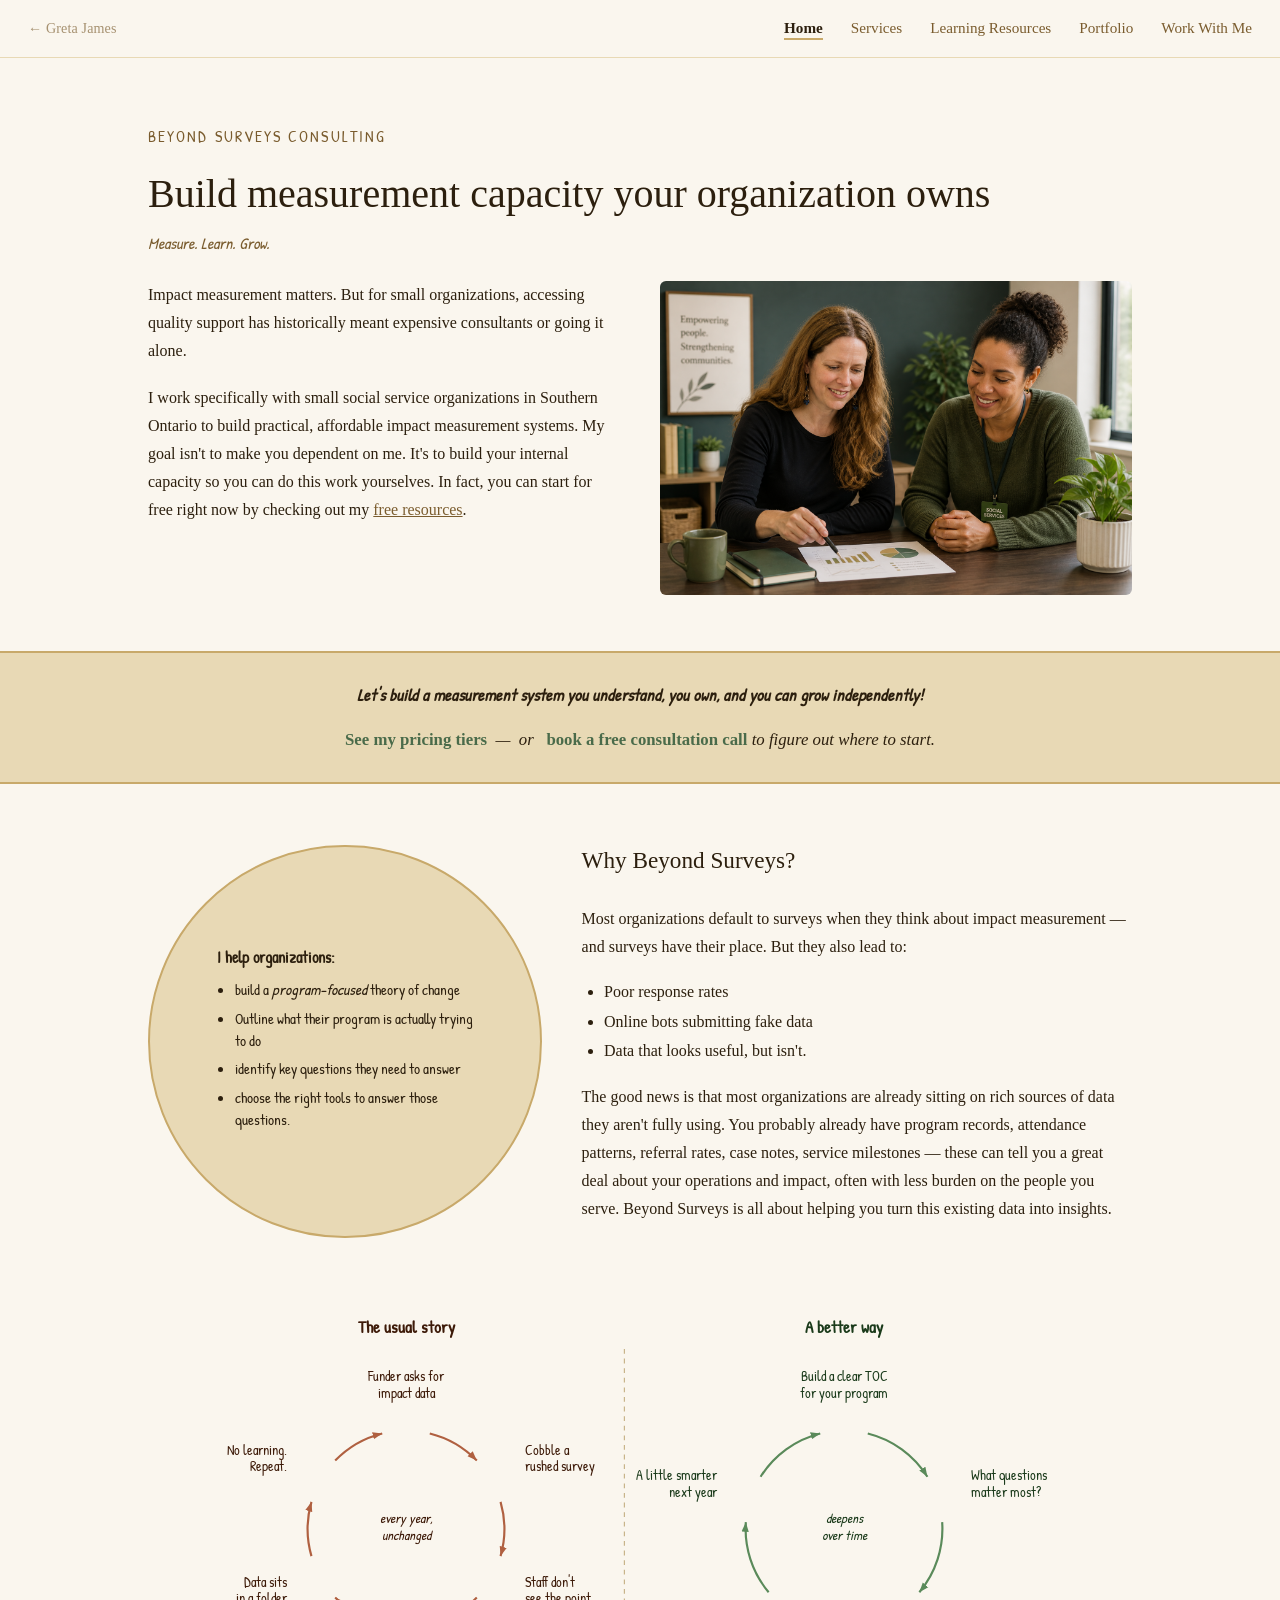
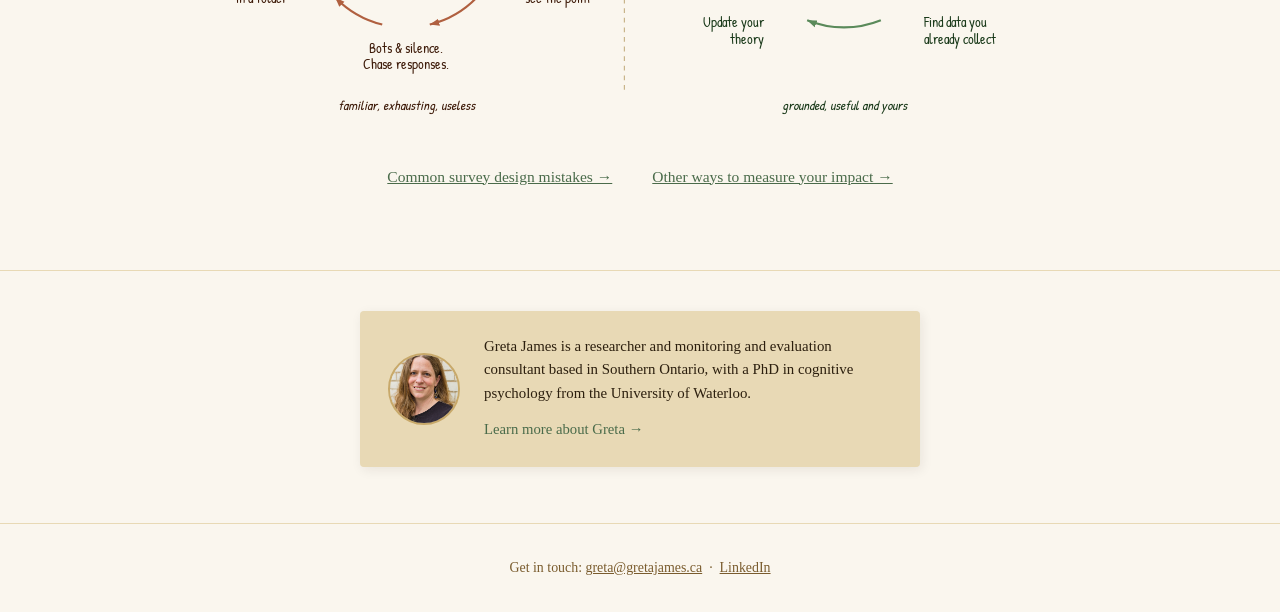
==== commit 4006c743: "Session 7: Granter's Academy coming soon page, Services updates, Work With Me stripped to form - Bui" ====
--- a/beyondsurveys/index.html
+++ b/beyondsurveys/index.html
@@ -316,7 +316,7 @@
           <div class="approach-circle">
             <strong>I help organizations:</strong>
             <ul>
-              <li>build a <em>program-focused</em> theory of change that</li>
+              <li>build a <em>program-focused</em> theory of change</li>
               <li>Outline what their program is actually trying to do</li>
               <li>identify key questions they need to answer</li>
               <li>choose the right tools to answer those questions.</li>
@@ -327,7 +327,7 @@
         <!-- Right: "Why Beyond Surveys?" -->
         <div class="approach-why">
           <h2>Why Beyond Surveys?</h2>
-          <p>Most organizations default to surveys when they think about impact measurement — and surveys have their place. But maybe while using surveys you've experienced:</p>
+          <p>Most organizations default to surveys when they think about impact measurement — and surveys have their place. But they also lead to:</p>
           <ul>
             <li>Poor response rates</li>
             <li>Online bots submitting fake data</li>
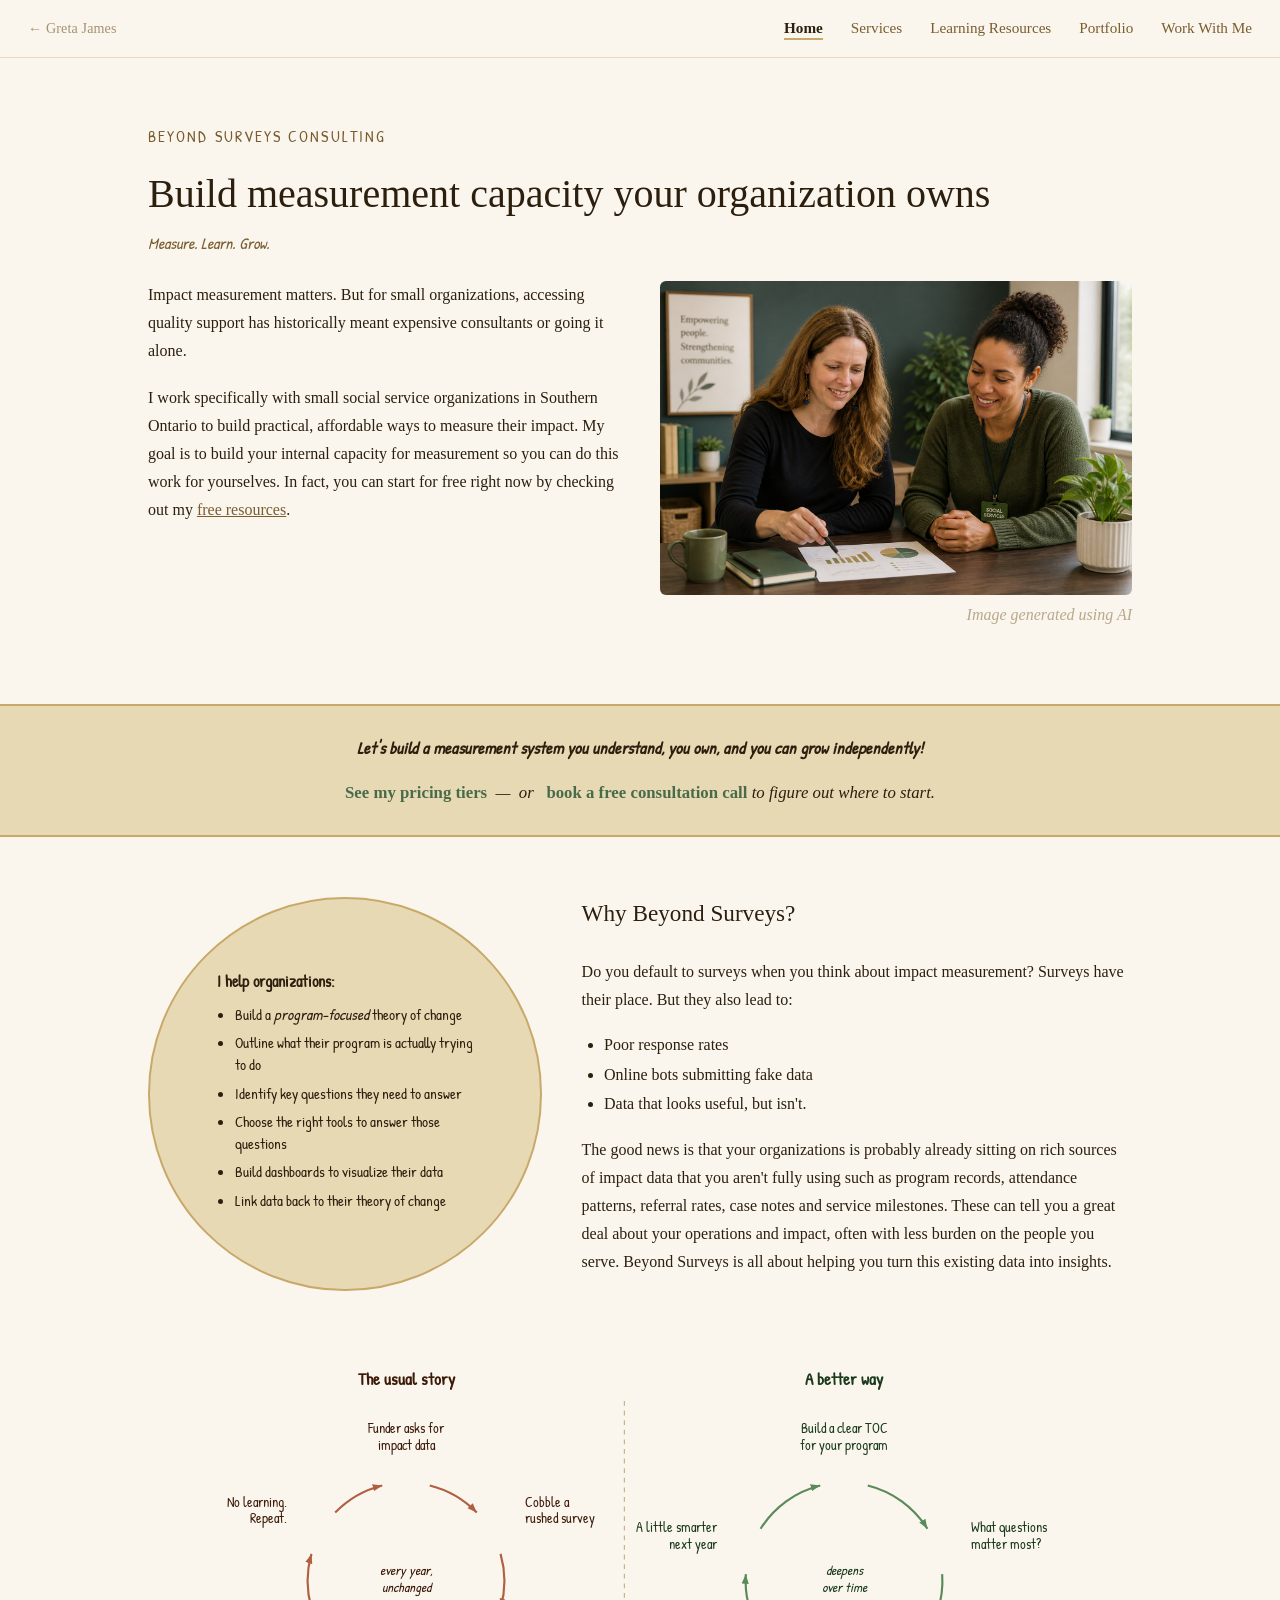
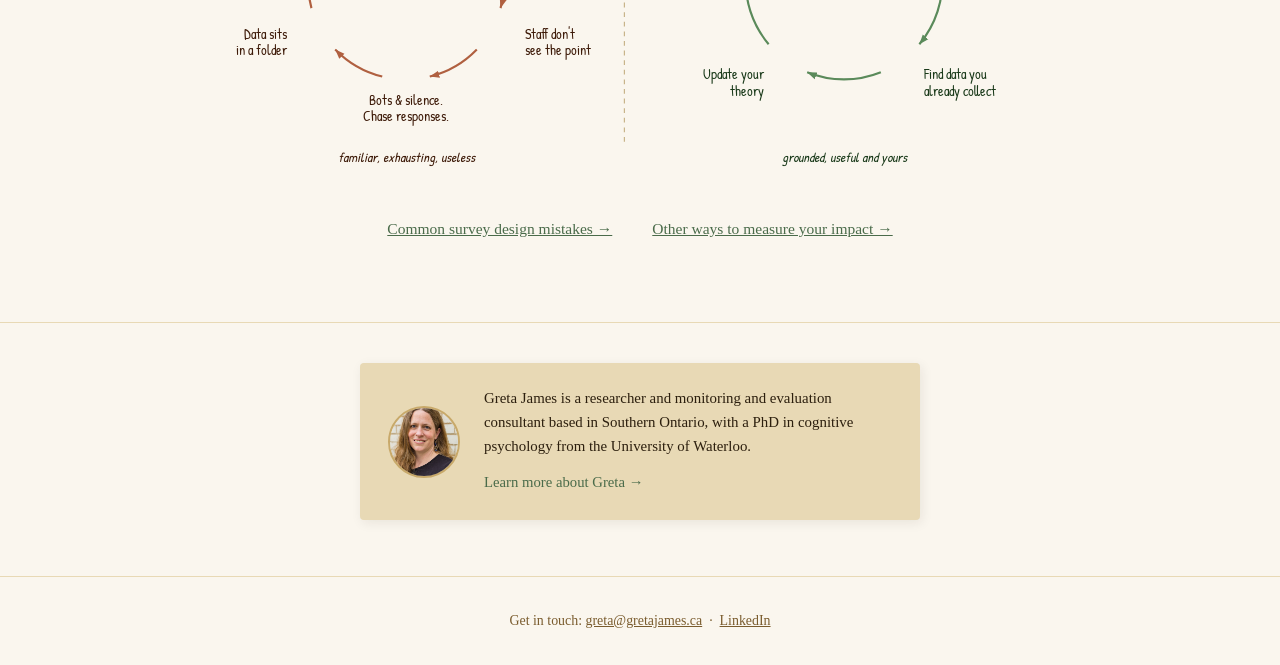
==== commit 3c56beee: "Session 8: Portfolio rebuild, learning page updates, AI caption, domain prep - Portfolio: expand/col" ====
--- a/beyondsurveys/index.html
+++ b/beyondsurveys/index.html
@@ -156,6 +156,14 @@
       height: auto;
       border-radius: 6px;
       display: block;
+    }
+    .ai-caption {
+      font-size: 0.72rem;
+      color: var(--deep-brown);
+      opacity: 0.5;
+      margin-top: 0.35rem;
+      text-align: right;
+      font-style: italic;
     }
 
     /* ─────────────────────────────────────────────────────────────
@@ -277,10 +285,11 @@
       <div class="intro-layout">
         <div class="intro-text">
           <p>Impact measurement matters. But for small organizations, accessing quality support has historically meant expensive consultants or going it alone.</p>
-          <p>I work specifically with small social service organizations in Southern Ontario to build practical, affordable impact measurement systems. My goal isn't to make you dependent on me. It's to build your internal capacity so you can do this work yourselves. In fact, you can start for free right now by checking out my <a href="learning.html">free resources</a>.</p>
+          <p>I work specifically with small social service organizations in Southern Ontario to build practical, affordable ways to measure their impact. My goal is to build your internal capacity for measurement so you can do this work for yourselves. In fact, you can start for free right now by checking out my <a href="learning.html">free resources</a>.</p>
         </div>
         <div class="intro-image">
           <img src="../assets/generic consulting image.png" alt="Consulting support for small social service organizations" />
+          <p class="ai-caption">Image generated using AI</p>
         </div>
       </div>
 
@@ -316,10 +325,13 @@
           <div class="approach-circle">
             <strong>I help organizations:</strong>
             <ul>
-              <li>build a <em>program-focused</em> theory of change</li>
+              <li>Build a <em>program-focused</em> theory of change</li>
               <li>Outline what their program is actually trying to do</li>
-              <li>identify key questions they need to answer</li>
-              <li>choose the right tools to answer those questions.</li>
+              <li>Identify key questions they need to answer</li>
+              <li>Choose the right tools to answer those questions</li>
+	      <li>Build dashboards to visualize their data</li>
+	      <li>Link data back to their theory of change</li>
+
             </ul>
           </div>
         </div>
@@ -327,13 +339,13 @@
         <!-- Right: "Why Beyond Surveys?" -->
         <div class="approach-why">
           <h2>Why Beyond Surveys?</h2>
-          <p>Most organizations default to surveys when they think about impact measurement — and surveys have their place. But they also lead to:</p>
+          <p>Do you default to surveys when you think about impact measurement? Surveys have their place. But they also lead to:</p>
           <ul>
             <li>Poor response rates</li>
             <li>Online bots submitting fake data</li>
             <li>Data that looks useful, but isn't.</li>
           </ul>
-          <p>The good news is that most organizations are already sitting on rich sources of data they aren't fully using. You probably already have program records, attendance patterns, referral rates, case notes, service milestones — these can tell you a great deal about your operations and impact, often with less burden on the people you serve. Beyond Surveys is all about helping you turn this existing data into insights.</p>
+          <p>The good news is that your organizations is probably already sitting on rich sources of impact data that you aren't fully using such as program records, attendance patterns, referral rates, case notes and service milestones. These can tell you a great deal about your operations and impact, often with less burden on the people you serve. Beyond Surveys is all about helping you turn this existing data into insights.</p>
         </div>
 
       </div>
